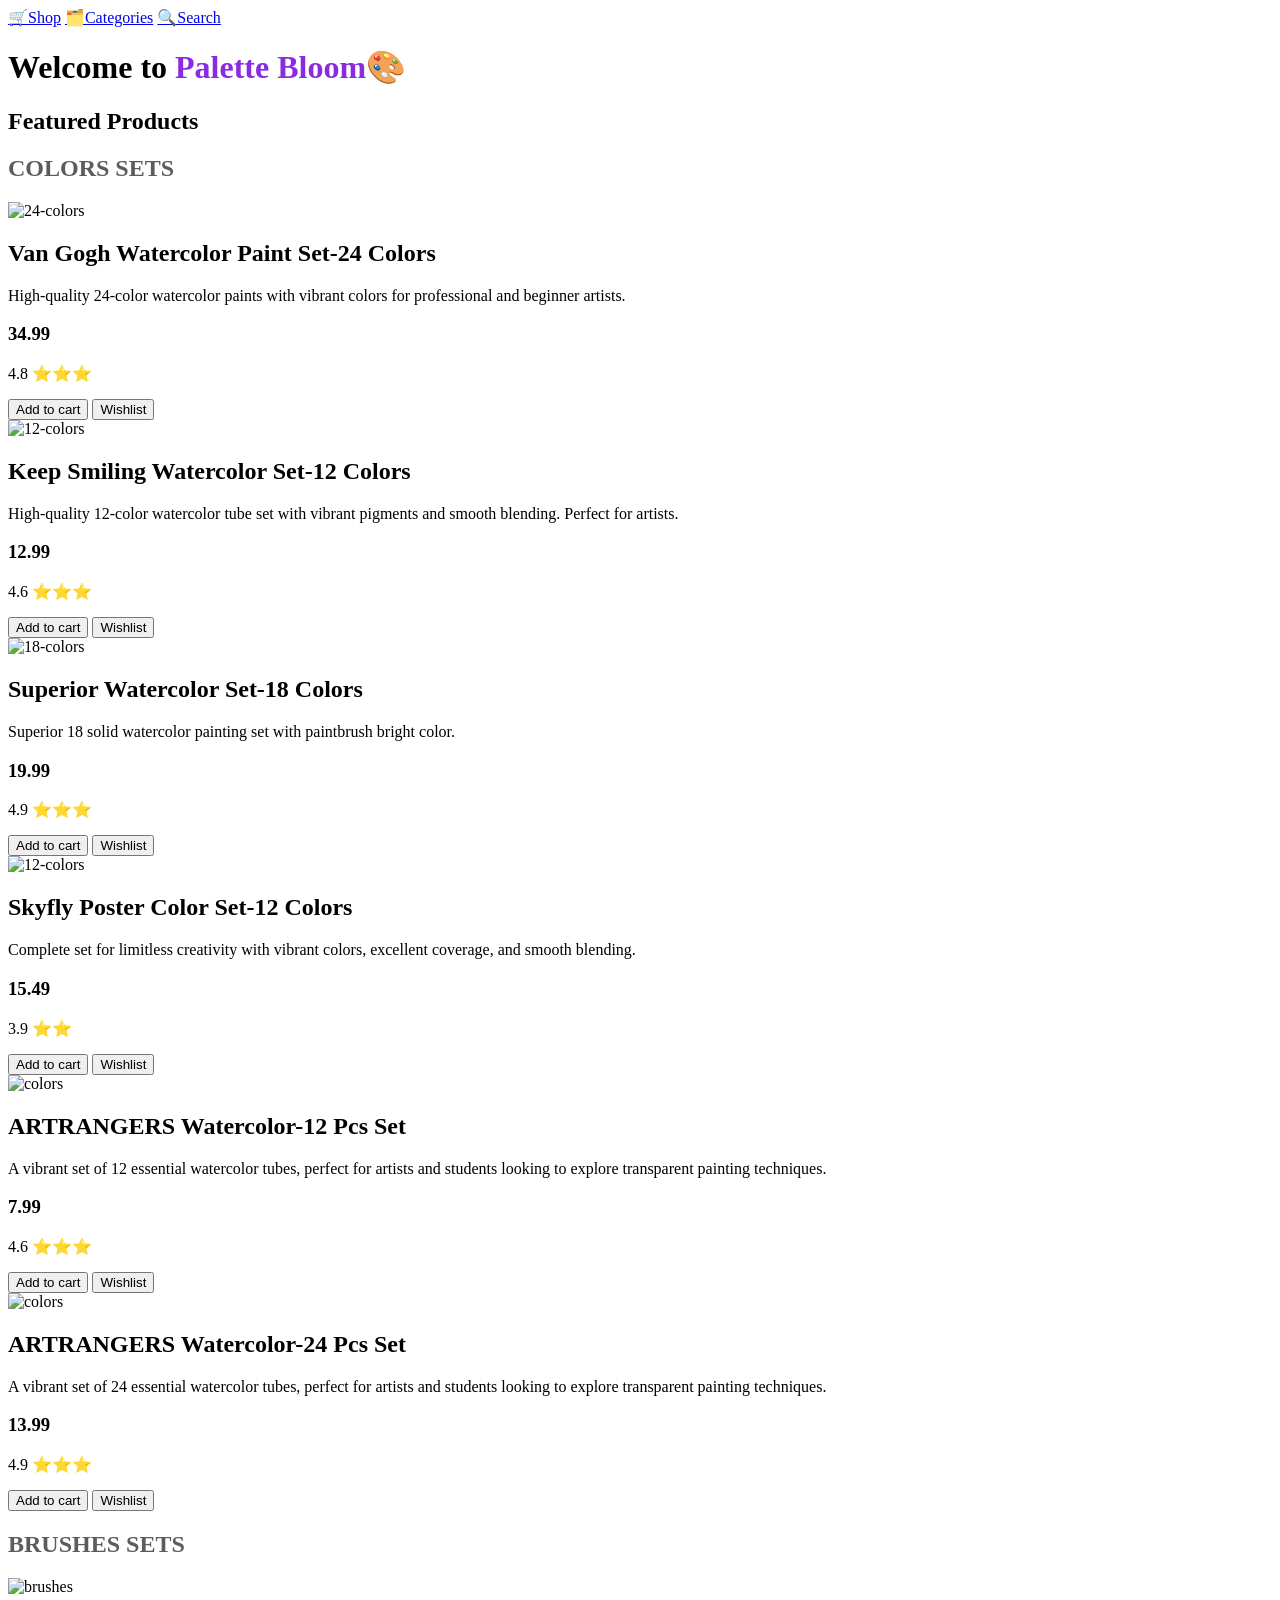
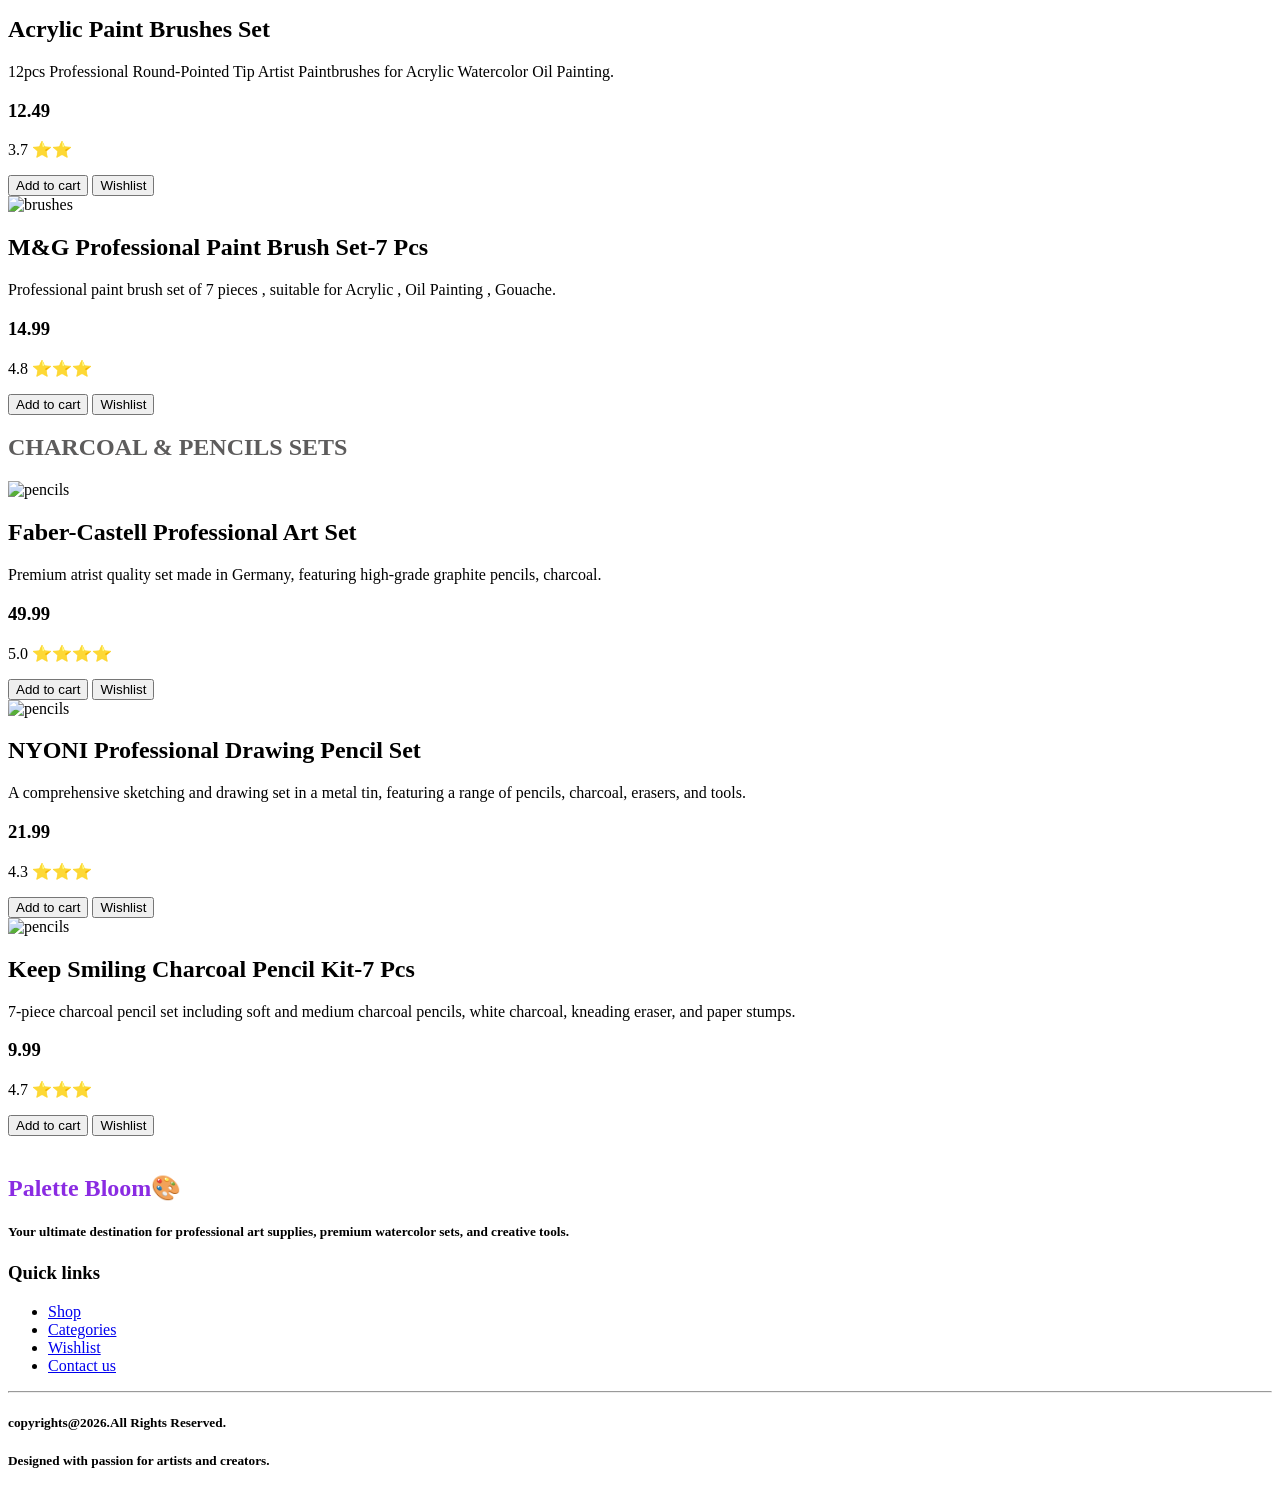
==== index.html @ 95d36df3 "Create index.html" ====
<!DOCTYPE html>
<html lang="en">
<head>
    <meta charset="UTF-8">
    <meta name="viewport" content="width=device-width, initial-scale=1.0">
    <title>Document</title>
    <link rel="stylesheet" href="./week2.css">
</head>
<body>
     <div class="nav">
      
        <a href="#">🛒Shop</a>
         <a href="#">🗂️Categories</a>
        <a href="#" >🔍Search</a>
       
    </div>
    <div class="header">
        <h1>Welcome to <span style="color: blueviolet;">Palette Bloom🎨</span></h1>
    </div>
    <h2>Featured Products</h2>
    <h2 style="color: rgb(93, 92, 92);">COLORS SETS</h2>
    <div class="Products">
        <div class="card">
            <img src="./c24.jpg" alt="24-colors" class="colors">
            <h2 style="padding-right: 10px ;">Van Gogh Watercolor Paint Set-24 Colors</h2>
            <p>High-quality 24-color watercolor paints with vibrant colors for professional and beginner artists.</p>
           <h3 class="price">34.99</h3>
           <p class="rate">4.8 ⭐⭐⭐</p>
           <div class="buttoms">
            <button class="b1">Add to cart</button>
            <button class="b2">Wishlist</button>
           </div>
        </div>
         <div class="card">
            <img src="./c12jpg.jpg" alt="12-colors" class="colors">
            <h2 style="padding-right: 10px ;">Keep Smiling Watercolor Set-12 Colors</h2>
            <p>High-quality 12-color watercolor tube set with vibrant pigments and smooth blending. Perfect for artists.</p>
           <h3 class="price">12.99</h3>
           <p class="rate">4.6 ⭐⭐⭐</p>
           <div class="buttoms">
            <button class="b1">Add to cart</button>
            <button class="b2">Wishlist</button>
           </div>
         </div>
           <div class="card">
            <img src="./c18.jpg" alt="18-colors" class="colors">
            <h2 style="padding-right: 10px ;">Superior Watercolor Set-18 Colors</h2>
            <p>Superior 18 solid watercolor painting set with paintbrush bright color.</p>
           <h3 class="price">19.99</h3>
           <p class="rate">4.9 ⭐⭐⭐</p>
           <div class="buttoms">
            <button class="b1">Add to cart</button>
            <button class="b2">Wishlist</button>
           </div>

        </div>
             <div class="card">
            <img src="./p12.jpg" alt="12-colors" class="colors">
            <h2 style="padding-right: 10px ;">Skyfly Poster Color Set-12 Colors</h2>
            <p>Complete set for limitless creativity with vibrant colors, excellent coverage, and smooth blending.</p>
           <h3 class="price">15.49</h3>
           <p class="rate">3.9 ⭐⭐</p>
           <div class="buttoms">
            <button class="b1">Add to cart</button>
            <button class="b2">Wishlist</button>
           </div>
           
        </div>
           <div class="card">
            <img src="./colors.jpg" alt="colors" class="colors">
            <h2 style="padding-right: 10px ;">ARTRANGERS Watercolor-12 Pcs Set</h2>
            <p>A vibrant set of 12 essential watercolor tubes, perfect for artists and students looking to explore transparent painting techniques.</p>
           <h3 class="price">7.99</h3>
           <p class="rate">4.6 ⭐⭐⭐</p>
           <div class="buttoms">
            <button class="b1">Add to cart</button>
            <button class="b2">Wishlist</button>
           </div>
           
        </div>
        <div class="card">
            <img src="./colors2.jpg" alt="colors" class="colors">
            <h2 style="padding-right: 10px ;">ARTRANGERS Watercolor-24 Pcs Set</h2>
            <p>A vibrant set of 24 essential watercolor tubes, perfect for artists and students looking to explore transparent painting techniques.</p>
           <h3 class="price">13.99</h3>
           <p class="rate">4.9 ⭐⭐⭐</p>
           <div class="buttoms">
            <button class="b1">Add to cart</button>
            <button class="b2">Wishlist</button>
           </div>
           
        </div>

          </div>
          
       

  
     <h2 style="color: rgb(93, 92, 92);">BRUSHES SETS</h2>
     <div class="Products">

          <div class="card">
            <img src="./br1.jpg" alt="brushes" class="brushes">
            <h2 style="padding-right: 10px ;">Acrylic Paint Brushes Set</h2>
            <p>12pcs Professional Round-Pointed Tip Artist Paintbrushes for Acrylic Watercolor Oil Painting.</p>
           <h3 class="price">12.49</h3>
           <p class="rate">3.7 ⭐⭐</p>
           <div class="buttoms">
            <button class="b1">Add to cart</button>
            <button class="b2">Wishlist</button>
           </div>
           
        </div>

       
             <div class="card">
            <img src="./brushes2.jpg" alt="brushes" class="brushes">
            <h2 style="padding-right: 10px ;">M&G Professional Paint Brush Set-7 Pcs</h2>
            <p>Professional paint brush set of 7 pieces , suitable for Acrylic , Oil Painting , Gouache.</p>
           <h3 class="price">14.99</h3>
           <p class="rate">4.8 ⭐⭐⭐</p>
           <div class="buttoms">
            <button class="b1">Add to cart</button>
            <button class="b2">Wishlist</button>
           </div>
           
        </div>

    </div>
      <h2 style="color: rgb(93, 92, 92);">CHARCOAL & PENCILS SETS</h2>
     <div class="Products">

          <div class="card">
            <img src="./pencils.jpg" alt="pencils" class="pencils">
            <h2 style="padding-right: 10px ;">Faber-Castell Professional Art Set</h2>
            <p>Premium atrist quality set made in Germany, featuring high-grade graphite pencils, charcoal.</p>
           <h3 class="price">49.99</h3>
           <p class="rate">5.0 ⭐⭐⭐⭐</p>
           <div class="buttoms">
            <button class="b1">Add to cart</button>
            <button class="b2">Wishlist</button>
           </div>
           
        </div>
            <div class="card">
            <img src="./pencils2.jpg" alt="pencils" class="pencils">
            <h2 style="padding-right: 10px ;">NYONI Professional Drawing Pencil Set</h2>
            <p>A comprehensive sketching and drawing set in a metal tin, featuring a range of pencils, charcoal, erasers, and tools.</p>
           <h3 class="price">21.99</h3>
           <p class="rate">4.3 ⭐⭐⭐</p>
           <div class="buttoms">
            <button class="b1">Add to cart</button>
            <button class="b2">Wishlist</button>
           </div>
           
        </div>
             <div class="card">
            <img src="./pencils3.jpg" alt="pencils" class="pencils">
            <h2 style="padding-right: 10px ;">Keep Smiling Charcoal Pencil Kit-7 Pcs</h2>
            <p>7-piece charcoal pencil set including soft and medium charcoal pencils, white charcoal, kneading eraser, and paper stumps.</p>
           <h3 class="price">9.99</h3>
           <p class="rate">4.7 ⭐⭐⭐</p>
           <div class="buttoms">
            <button class="b1">Add to cart</button>
            <button class="b2">Wishlist</button>
           </div>
           
        </div>


    </div>



   <div class="footer">
    <br>
    <div class="upper">
        <div class="upper-left">
        <h2 style="color: blueviolet;">Palette Bloom🎨</h2>
        <h5>Your ultimate destination for professional art supplies, premium watercolor sets, and creative tools.</h5>
        </div>
        
    <div class="links">
        <h3 style="font-weight: bolder;">Quick links</h3>
        <ul>
            <li><a href="#">Shop</a></li>
            <li><a href="#">Categories</a></li>
            <li><a href="#">Wishlist</a></li>
            <li><a href="#">Contact us</a></li>
        </ul>
    </div>
    </div>
   
    <hr>
    
    <h5>copyrights@2026.All Rights Reserved.</h5>
    <h5>Designed with passion for artists and creators.</h5>
   </div>
   
</body>
</html>
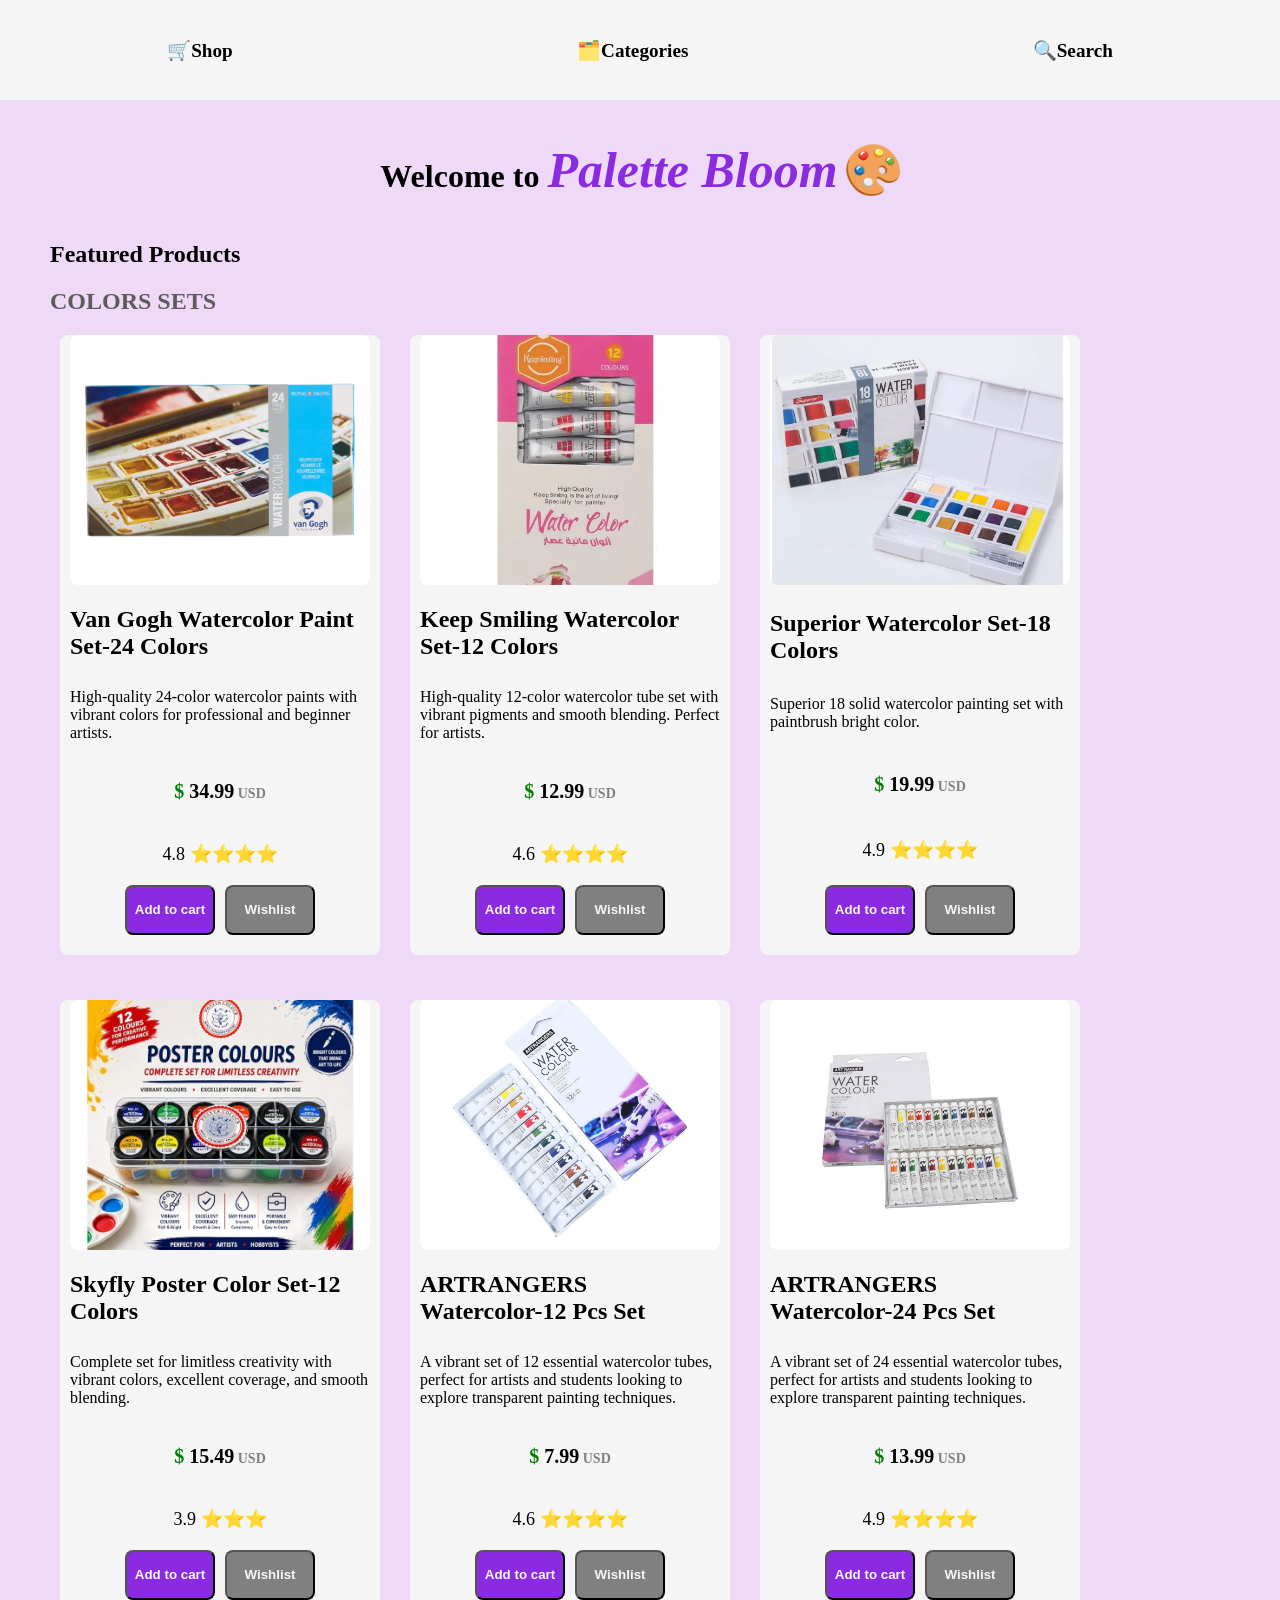
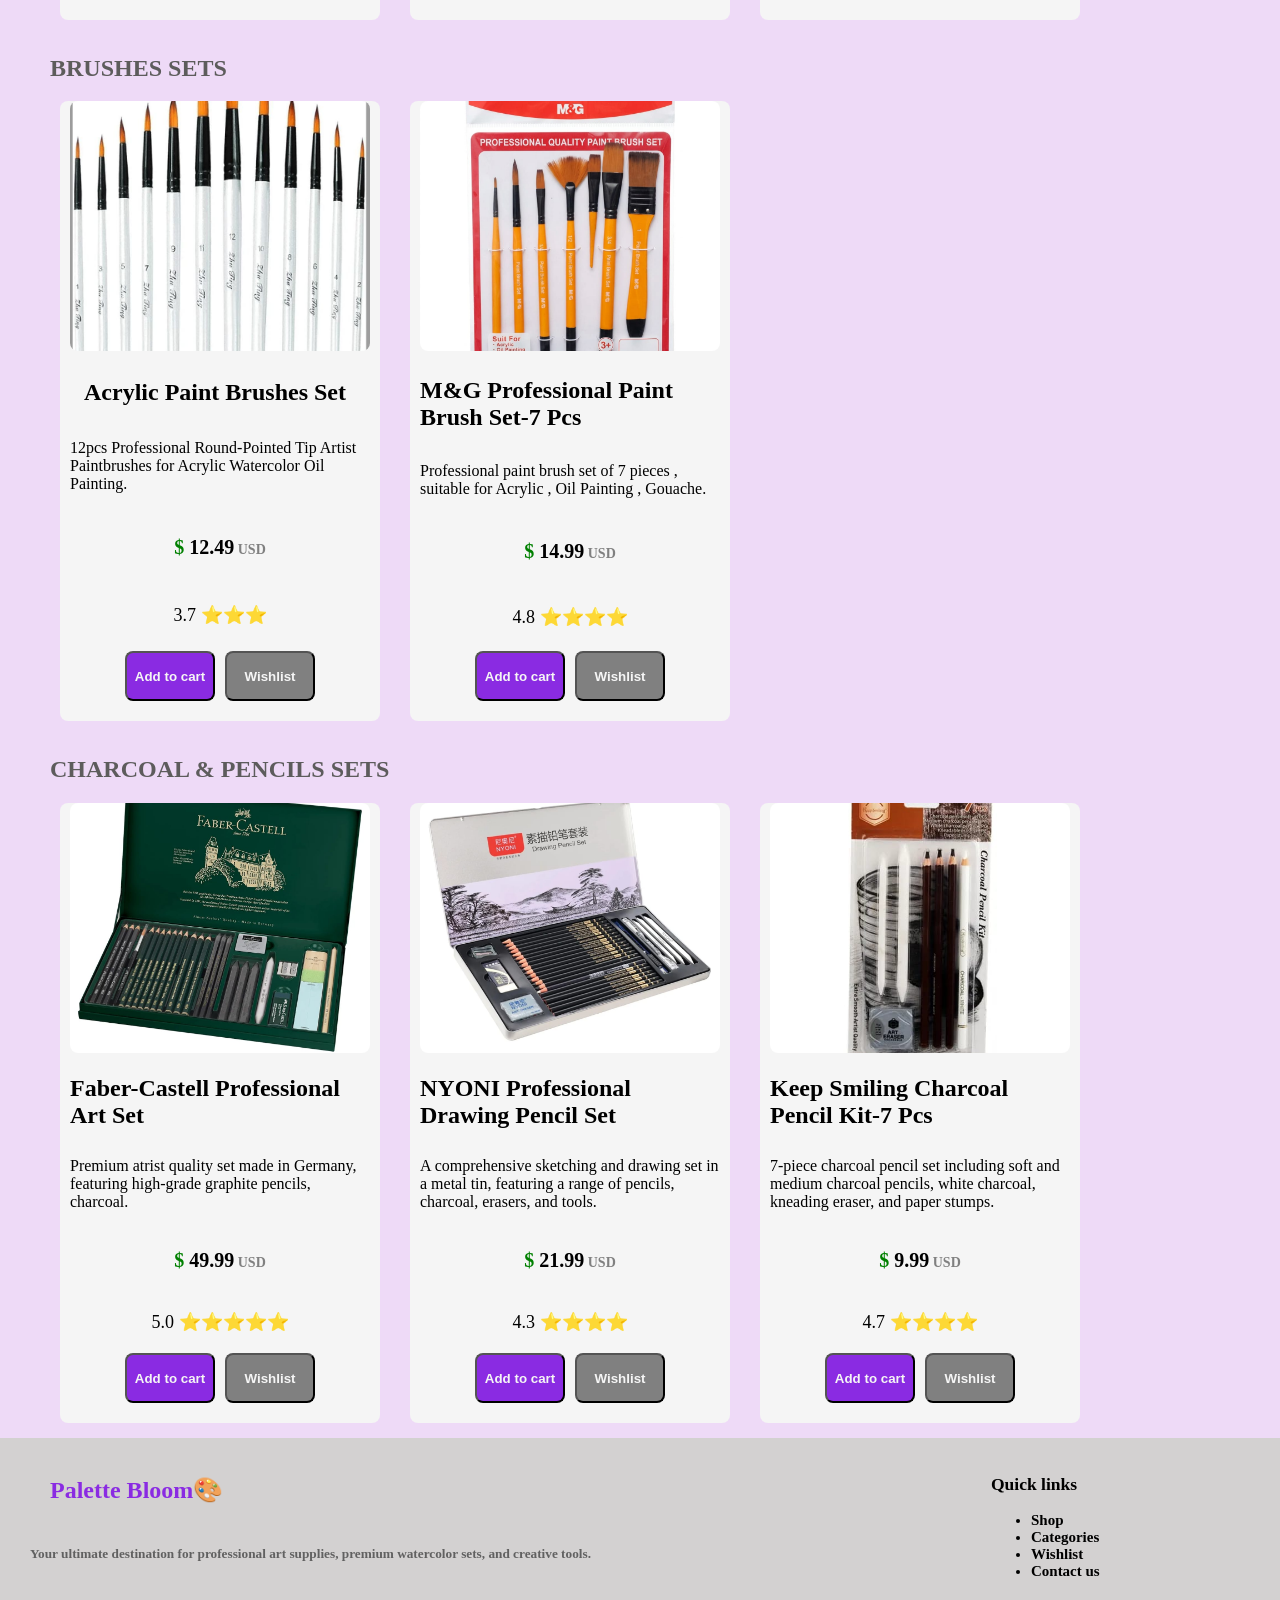
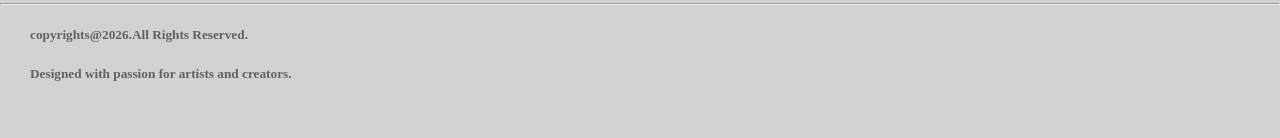
==== commit 349a584b: "Add files via upload" ====
--- a/index.html
+++ b/index.html
@@ -1,201 +1,201 @@
-<!DOCTYPE html>
-<html lang="en">
-<head>
-    <meta charset="UTF-8">
-    <meta name="viewport" content="width=device-width, initial-scale=1.0">
-    <title>Document</title>
-    <link rel="stylesheet" href="./week2.css">
-</head>
-<body>
-     <div class="nav">
-      
-        <a href="#">🛒Shop</a>
-         <a href="#">🗂️Categories</a>
-        <a href="#" >🔍Search</a>
-       
-    </div>
-    <div class="header">
-        <h1>Welcome to <span style="color: blueviolet;">Palette Bloom🎨</span></h1>
-    </div>
-    <h2>Featured Products</h2>
-    <h2 style="color: rgb(93, 92, 92);">COLORS SETS</h2>
-    <div class="Products">
-        <div class="card">
-            <img src="./c24.jpg" alt="24-colors" class="colors">
-            <h2 style="padding-right: 10px ;">Van Gogh Watercolor Paint Set-24 Colors</h2>
-            <p>High-quality 24-color watercolor paints with vibrant colors for professional and beginner artists.</p>
-           <h3 class="price">34.99</h3>
-           <p class="rate">4.8 ⭐⭐⭐</p>
-           <div class="buttoms">
-            <button class="b1">Add to cart</button>
-            <button class="b2">Wishlist</button>
-           </div>
-        </div>
-         <div class="card">
-            <img src="./c12jpg.jpg" alt="12-colors" class="colors">
-            <h2 style="padding-right: 10px ;">Keep Smiling Watercolor Set-12 Colors</h2>
-            <p>High-quality 12-color watercolor tube set with vibrant pigments and smooth blending. Perfect for artists.</p>
-           <h3 class="price">12.99</h3>
-           <p class="rate">4.6 ⭐⭐⭐</p>
-           <div class="buttoms">
-            <button class="b1">Add to cart</button>
-            <button class="b2">Wishlist</button>
-           </div>
-         </div>
-           <div class="card">
-            <img src="./c18.jpg" alt="18-colors" class="colors">
-            <h2 style="padding-right: 10px ;">Superior Watercolor Set-18 Colors</h2>
-            <p>Superior 18 solid watercolor painting set with paintbrush bright color.</p>
-           <h3 class="price">19.99</h3>
-           <p class="rate">4.9 ⭐⭐⭐</p>
-           <div class="buttoms">
-            <button class="b1">Add to cart</button>
-            <button class="b2">Wishlist</button>
-           </div>
-
-        </div>
-             <div class="card">
-            <img src="./p12.jpg" alt="12-colors" class="colors">
-            <h2 style="padding-right: 10px ;">Skyfly Poster Color Set-12 Colors</h2>
-            <p>Complete set for limitless creativity with vibrant colors, excellent coverage, and smooth blending.</p>
-           <h3 class="price">15.49</h3>
-           <p class="rate">3.9 ⭐⭐</p>
-           <div class="buttoms">
-            <button class="b1">Add to cart</button>
-            <button class="b2">Wishlist</button>
-           </div>
-           
-        </div>
-           <div class="card">
-            <img src="./colors.jpg" alt="colors" class="colors">
-            <h2 style="padding-right: 10px ;">ARTRANGERS Watercolor-12 Pcs Set</h2>
-            <p>A vibrant set of 12 essential watercolor tubes, perfect for artists and students looking to explore transparent painting techniques.</p>
-           <h3 class="price">7.99</h3>
-           <p class="rate">4.6 ⭐⭐⭐</p>
-           <div class="buttoms">
-            <button class="b1">Add to cart</button>
-            <button class="b2">Wishlist</button>
-           </div>
-           
-        </div>
-        <div class="card">
-            <img src="./colors2.jpg" alt="colors" class="colors">
-            <h2 style="padding-right: 10px ;">ARTRANGERS Watercolor-24 Pcs Set</h2>
-            <p>A vibrant set of 24 essential watercolor tubes, perfect for artists and students looking to explore transparent painting techniques.</p>
-           <h3 class="price">13.99</h3>
-           <p class="rate">4.9 ⭐⭐⭐</p>
-           <div class="buttoms">
-            <button class="b1">Add to cart</button>
-            <button class="b2">Wishlist</button>
-           </div>
-           
-        </div>
-
-          </div>
-          
-       
-
-  
-     <h2 style="color: rgb(93, 92, 92);">BRUSHES SETS</h2>
-     <div class="Products">
-
-          <div class="card">
-            <img src="./br1.jpg" alt="brushes" class="brushes">
-            <h2 style="padding-right: 10px ;">Acrylic Paint Brushes Set</h2>
-            <p>12pcs Professional Round-Pointed Tip Artist Paintbrushes for Acrylic Watercolor Oil Painting.</p>
-           <h3 class="price">12.49</h3>
-           <p class="rate">3.7 ⭐⭐</p>
-           <div class="buttoms">
-            <button class="b1">Add to cart</button>
-            <button class="b2">Wishlist</button>
-           </div>
-           
-        </div>
-
-       
-             <div class="card">
-            <img src="./brushes2.jpg" alt="brushes" class="brushes">
-            <h2 style="padding-right: 10px ;">M&G Professional Paint Brush Set-7 Pcs</h2>
-            <p>Professional paint brush set of 7 pieces , suitable for Acrylic , Oil Painting , Gouache.</p>
-           <h3 class="price">14.99</h3>
-           <p class="rate">4.8 ⭐⭐⭐</p>
-           <div class="buttoms">
-            <button class="b1">Add to cart</button>
-            <button class="b2">Wishlist</button>
-           </div>
-           
-        </div>
-
-    </div>
-      <h2 style="color: rgb(93, 92, 92);">CHARCOAL & PENCILS SETS</h2>
-     <div class="Products">
-
-          <div class="card">
-            <img src="./pencils.jpg" alt="pencils" class="pencils">
-            <h2 style="padding-right: 10px ;">Faber-Castell Professional Art Set</h2>
-            <p>Premium atrist quality set made in Germany, featuring high-grade graphite pencils, charcoal.</p>
-           <h3 class="price">49.99</h3>
-           <p class="rate">5.0 ⭐⭐⭐⭐</p>
-           <div class="buttoms">
-            <button class="b1">Add to cart</button>
-            <button class="b2">Wishlist</button>
-           </div>
-           
-        </div>
-            <div class="card">
-            <img src="./pencils2.jpg" alt="pencils" class="pencils">
-            <h2 style="padding-right: 10px ;">NYONI Professional Drawing Pencil Set</h2>
-            <p>A comprehensive sketching and drawing set in a metal tin, featuring a range of pencils, charcoal, erasers, and tools.</p>
-           <h3 class="price">21.99</h3>
-           <p class="rate">4.3 ⭐⭐⭐</p>
-           <div class="buttoms">
-            <button class="b1">Add to cart</button>
-            <button class="b2">Wishlist</button>
-           </div>
-           
-        </div>
-             <div class="card">
-            <img src="./pencils3.jpg" alt="pencils" class="pencils">
-            <h2 style="padding-right: 10px ;">Keep Smiling Charcoal Pencil Kit-7 Pcs</h2>
-            <p>7-piece charcoal pencil set including soft and medium charcoal pencils, white charcoal, kneading eraser, and paper stumps.</p>
-           <h3 class="price">9.99</h3>
-           <p class="rate">4.7 ⭐⭐⭐</p>
-           <div class="buttoms">
-            <button class="b1">Add to cart</button>
-            <button class="b2">Wishlist</button>
-           </div>
-           
-        </div>
-
-
-    </div>
-
-
-
-   <div class="footer">
-    <br>
-    <div class="upper">
-        <div class="upper-left">
-        <h2 style="color: blueviolet;">Palette Bloom🎨</h2>
-        <h5>Your ultimate destination for professional art supplies, premium watercolor sets, and creative tools.</h5>
-        </div>
-        
-    <div class="links">
-        <h3 style="font-weight: bolder;">Quick links</h3>
-        <ul>
-            <li><a href="#">Shop</a></li>
-            <li><a href="#">Categories</a></li>
-            <li><a href="#">Wishlist</a></li>
-            <li><a href="#">Contact us</a></li>
-        </ul>
-    </div>
-    </div>
-   
-    <hr>
-    
-    <h5>copyrights@2026.All Rights Reserved.</h5>
-    <h5>Designed with passion for artists and creators.</h5>
-   </div>
-   
-</body>
-</html>
+<!DOCTYPE html>
+<html lang="en">
+<head>
+    <meta charset="UTF-8">
+    <meta name="viewport" content="width=device-width, initial-scale=1.0">
+    <title>Document</title>
+    <link rel="stylesheet" href="./index.css">
+</head>
+<body>
+     <div class="nav">
+      
+        <a href="#">🛒Shop</a>
+         <a href="#">🗂️Categories</a>
+        <a href="#" >🔍Search</a>
+       
+    </div>
+    <div class="header">
+        <h1>Welcome to <span style="color: blueviolet;">Palette Bloom🎨</span></h1>
+    </div>
+    <h2>Featured Products</h2>
+    <h2 style="color: rgb(93, 92, 92);">COLORS SETS</h2>
+    <div class="Products">
+        <div class="card">
+            <img src="./c24.jpg" alt="24-colors" class="colors">
+            <h2 style="padding-right: 10px ;">Van Gogh Watercolor Paint Set-24 Colors</h2>
+            <p>High-quality 24-color watercolor paints with vibrant colors for professional and beginner artists.</p>
+           <h3 class="price">34.99</h3>
+           <p class="rate">4.8 ⭐⭐⭐</p>
+           <div class="buttoms">
+            <button class="b1">Add to cart</button>
+            <button class="b2">Wishlist</button>
+           </div>
+        </div>
+         <div class="card">
+            <img src="./c12jpg.jpg" alt="12-colors" class="colors">
+            <h2 style="padding-right: 10px ;">Keep Smiling Watercolor Set-12 Colors</h2>
+            <p>High-quality 12-color watercolor tube set with vibrant pigments and smooth blending. Perfect for artists.</p>
+           <h3 class="price">12.99</h3>
+           <p class="rate">4.6 ⭐⭐⭐</p>
+           <div class="buttoms">
+            <button class="b1">Add to cart</button>
+            <button class="b2">Wishlist</button>
+           </div>
+         </div>
+           <div class="card">
+            <img src="./c18.jpg" alt="18-colors" class="colors">
+            <h2 style="padding-right: 10px ;">Superior Watercolor Set-18 Colors</h2>
+            <p>Superior 18 solid watercolor painting set with paintbrush bright color.</p>
+           <h3 class="price">19.99</h3>
+           <p class="rate">4.9 ⭐⭐⭐</p>
+           <div class="buttoms">
+            <button class="b1">Add to cart</button>
+            <button class="b2">Wishlist</button>
+           </div>
+
+        </div>
+             <div class="card">
+            <img src="./p12.jpg" alt="12-colors" class="colors">
+            <h2 style="padding-right: 10px ;">Skyfly Poster Color Set-12 Colors</h2>
+            <p>Complete set for limitless creativity with vibrant colors, excellent coverage, and smooth blending.</p>
+           <h3 class="price">15.49</h3>
+           <p class="rate">3.9 ⭐⭐</p>
+           <div class="buttoms">
+            <button class="b1">Add to cart</button>
+            <button class="b2">Wishlist</button>
+           </div>
+           
+        </div>
+           <div class="card">
+            <img src="./colors.jpg" alt="colors" class="colors">
+            <h2 style="padding-right: 10px ;">ARTRANGERS Watercolor-12 Pcs Set</h2>
+            <p>A vibrant set of 12 essential watercolor tubes, perfect for artists and students looking to explore transparent painting techniques.</p>
+           <h3 class="price">7.99</h3>
+           <p class="rate">4.6 ⭐⭐⭐</p>
+           <div class="buttoms">
+            <button class="b1">Add to cart</button>
+            <button class="b2">Wishlist</button>
+           </div>
+           
+        </div>
+        <div class="card">
+            <img src="./colors2.jpg" alt="colors" class="colors">
+            <h2 style="padding-right: 10px ;">ARTRANGERS Watercolor-24 Pcs Set</h2>
+            <p>A vibrant set of 24 essential watercolor tubes, perfect for artists and students looking to explore transparent painting techniques.</p>
+           <h3 class="price">13.99</h3>
+           <p class="rate">4.9 ⭐⭐⭐</p>
+           <div class="buttoms">
+            <button class="b1">Add to cart</button>
+            <button class="b2">Wishlist</button>
+           </div>
+           
+        </div>
+
+          </div>
+          
+       
+
+  
+     <h2 style="color: rgb(93, 92, 92);">BRUSHES SETS</h2>
+     <div class="Products">
+
+          <div class="card">
+            <img src="./br1.jpg" alt="brushes" class="brushes">
+            <h2 style="padding-right: 10px ;">Acrylic Paint Brushes Set</h2>
+            <p>12pcs Professional Round-Pointed Tip Artist Paintbrushes for Acrylic Watercolor Oil Painting.</p>
+           <h3 class="price">12.49</h3>
+           <p class="rate">3.7 ⭐⭐</p>
+           <div class="buttoms">
+            <button class="b1">Add to cart</button>
+            <button class="b2">Wishlist</button>
+           </div>
+           
+        </div>
+
+       
+             <div class="card">
+            <img src="./brushes2.jpg" alt="brushes" class="brushes">
+            <h2 style="padding-right: 10px ;">M&G Professional Paint Brush Set-7 Pcs</h2>
+            <p>Professional paint brush set of 7 pieces , suitable for Acrylic , Oil Painting , Gouache.</p>
+           <h3 class="price">14.99</h3>
+           <p class="rate">4.8 ⭐⭐⭐</p>
+           <div class="buttoms">
+            <button class="b1">Add to cart</button>
+            <button class="b2">Wishlist</button>
+           </div>
+           
+        </div>
+
+    </div>
+      <h2 style="color: rgb(93, 92, 92);">CHARCOAL & PENCILS SETS</h2>
+     <div class="Products">
+
+          <div class="card">
+            <img src="./pencils.jpg" alt="pencils" class="pencils">
+            <h2 style="padding-right: 10px ;">Faber-Castell Professional Art Set</h2>
+            <p>Premium atrist quality set made in Germany, featuring high-grade graphite pencils, charcoal.</p>
+           <h3 class="price">49.99</h3>
+           <p class="rate">5.0 ⭐⭐⭐⭐</p>
+           <div class="buttoms">
+            <button class="b1">Add to cart</button>
+            <button class="b2">Wishlist</button>
+           </div>
+           
+        </div>
+            <div class="card">
+            <img src="./pencils2.jpg" alt="pencils" class="pencils">
+            <h2 style="padding-right: 10px ;">NYONI Professional Drawing Pencil Set</h2>
+            <p>A comprehensive sketching and drawing set in a metal tin, featuring a range of pencils, charcoal, erasers, and tools.</p>
+           <h3 class="price">21.99</h3>
+           <p class="rate">4.3 ⭐⭐⭐</p>
+           <div class="buttoms">
+            <button class="b1">Add to cart</button>
+            <button class="b2">Wishlist</button>
+           </div>
+           
+        </div>
+             <div class="card">
+            <img src="./pencils3.jpg" alt="pencils" class="pencils">
+            <h2 style="padding-right: 10px ;">Keep Smiling Charcoal Pencil Kit-7 Pcs</h2>
+            <p>7-piece charcoal pencil set including soft and medium charcoal pencils, white charcoal, kneading eraser, and paper stumps.</p>
+           <h3 class="price">9.99</h3>
+           <p class="rate">4.7 ⭐⭐⭐</p>
+           <div class="buttoms">
+            <button class="b1">Add to cart</button>
+            <button class="b2">Wishlist</button>
+           </div>
+           
+        </div>
+
+
+    </div>
+
+
+
+   <div class="footer">
+    <br>
+    <div class="upper">
+        <div class="upper-left">
+        <h2 style="color: blueviolet;">Palette Bloom🎨</h2>
+        <h5>Your ultimate destination for professional art supplies, premium watercolor sets, and creative tools.</h5>
+        </div>
+        
+    <div class="links">
+        <h3 style="font-weight: bolder;">Quick links</h3>
+        <ul>
+            <li><a href="#">Shop</a></li>
+            <li><a href="#">Categories</a></li>
+            <li><a href="#">Wishlist</a></li>
+            <li><a href="#">Contact us</a></li>
+        </ul>
+    </div>
+    </div>
+   
+    <hr>
+    
+    <h5>copyrights@2026.All Rights Reserved.</h5>
+    <h5>Designed with passion for artists and creators.</h5>
+   </div>
+   
+</body>
+</html>
--- a/index.css
+++ b/index.css
@@ -0,0 +1,217 @@
+body
+{
+    background-color: rgb(238, 218, 247);
+    margin: 0;
+    padding: 0;
+    right: 0;
+    
+}
+.nav
+{
+    background-color: whitesmoke;
+    position: fixed;
+    top: 0;
+    left: 0;
+    display: flex;
+    width: 100%;
+    height: 100px;
+    justify-content:space-around;
+    gap: 10px;
+    align-items: center;
+}
+.nav a
+{
+    text-decoration: none;
+    color: black;
+    font-weight:bold;
+    font-size: larger;
+}
+.nav a:hover
+{
+    color:blueviolet;
+    font-size: 22px;
+}
+.header
+{
+    margin-top: 120px;
+    display: flex;
+    justify-content: center;
+   
+}
+.header span
+{
+    font-size:50px;
+    font-style: oblique;
+}
+h2
+{
+    margin-left: 50px;
+}
+.Products
+{
+    display: flex;
+   justify-content: flex-start;
+    flex-direction: row;
+    gap: 30px;
+   padding-left: 60px;
+    flex-wrap: wrap;
+   
+}
+.card h2
+{
+    margin:20px 0 10px;
+}
+.card
+{
+    width: 300px;
+    height: 620px;
+    background-color: whitesmoke;
+    margin-left: 0px;
+    margin-right: 0;
+    display: flex;
+    flex-direction: column;
+     align-items: center;
+     border-radius: 8px;
+     padding: 0 10px;
+     margin-bottom: 15px;
+     justify-content: space-between;
+   
+
+}
+.card:hover
+{
+    transform: scale(0.94);
+    background-color: rgb(236, 235, 235);
+}
+.price
+{
+  font-size: 20px;
+}
+.rate
+{
+    font-size: 18px;
+}
+.price::before
+{
+    content: "$ ";
+    color: green;
+    font-weight: bold;
+}
+.price::after
+{
+    content: "  USD";
+    color: gray;
+    font-size: 14px;
+}
+.rate::after
+{
+    content: "⭐";
+}
+.colors
+{
+   width: 100%;
+   height: 250px;
+   border-radius: 8px;
+   object-fit: cover;
+}
+
+.brushes
+{
+   width: 100%;
+   height: 250px;
+   border-radius: 8px;
+   object-fit: cover;
+}
+.pencils
+{
+   width: 100%;
+   height: 250px;
+   border-radius: 8px;
+   object-fit: cover;
+}
+.buttoms
+{
+    display: flex;
+    gap: 10px;
+    margin-bottom: 20px;
+}
+.b1
+{
+    width: 90px;
+    height: 50px;
+    font-size: 16spx;
+    font-weight: bold;
+    border-radius: 8px ;
+    background-color: blueviolet;
+    color: whitesmoke;
+}
+.b2
+{
+    width: 90px;
+    height: 50px;
+    font-size: 16spx;
+    font-weight: bold;
+    border-radius: 8px ;
+    background-color: grey;
+    color: whitesmoke;
+}
+.b1:hover
+{
+    background-color: rgb(168, 101, 231);
+    color: black;
+}
+.b2:hover
+{
+    background-color:rgb(201, 200, 200);
+    color: black;
+}
+.b1:active
+{
+    transform: scale(0.92);
+}
+.b2:active
+{
+    transform: scale(0.92);
+}
+.footer
+{
+    background-color: rgb(211, 209, 209);
+    margin-bottom: 0;
+    margin-left: 0;
+    margin-left: 0;
+    width: 100%;
+    height: 300px;
+}
+.footer h5
+{
+    color: rgb(97, 97, 97);
+    padding-left: 30px;
+}
+.upper
+{
+    display: flex;
+}
+.upper-left
+{
+    display: flex;
+    flex-direction: column;
+
+}
+.links 
+{
+    margin-left: 400px;
+    text-decoration: none;
+    font-size: 15px;
+    
+}
+.links a
+{
+    color: black;
+    text-decoration: none;
+    font-weight: bold;
+}
+.links a:hover
+{
+    color:blueviolet;
+    font-size: 19px;
+}
